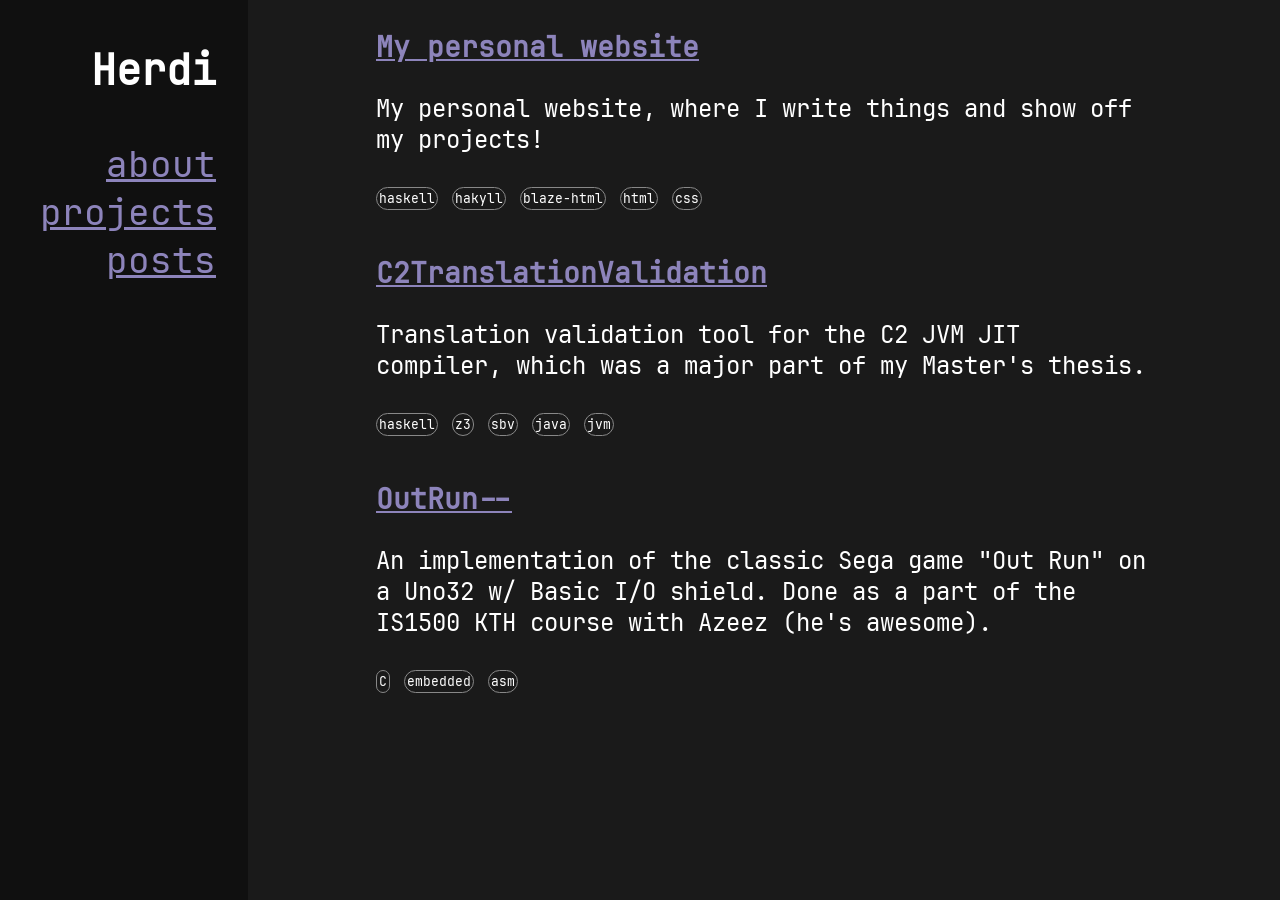
==== docs/projects.html @ 987f53b1 "UI changes and Hakyll usage UI: Increased font, changed hard-coded navbar dimensions to flexbox Haky" ====
<!DOCTYPE html>
<html>

<head>
  <meta http-equiv="content-type" content="text/html; charset=UTF-8">
  <title>projects</title>
  <link rel="icon" type="image/svg+xml" sizes="512x512" href="./images/favicon.svg">
  <link rel="stylesheet" type="text/css" href="./style.css">
</head>

<body>
  <nav class="sidebar">
    <ul>
      <li>
        <h3><b>Herdi</b></h3>
      </li>
      <li><a href="./">about</a></li>
      <li><a href="./projects.html">projects</a></li>
      <li><a href="./posts.html">posts</a></li>
    </ul>
  </nav>
  <article>
    <!DOCTYPE HTML>

<html>
    <article>
        <div class="projects-grid">
            <div>
                <h3>
                    <a href="https://github.com/Herdi2/my-site">
                        My personal website
                    </a>
                </h3>
                <p>
                    My personal website, where I write things and show off my projects!
                </p>
                <div>
                    <span class="project-tag">
                        haskell
                    </span>
                    <span class="project-tag">
                        hakyll
                    </span>
                    <span class="project-tag">
                        blaze-html
                    </span>
                    <span class="project-tag">
                        html
                    </span>
                    <span class="project-tag">
                        css
                    </span>
                </div>
            </div>
            <div>
                <h3>
                    <a href="https://github.com/Herdi2/C2TranslationValidation">
                        C2TranslationValidation
                    </a>
                </h3>
                <p>
                    Translation validation tool for the C2 JVM JIT compiler, which was a major part of my Master's thesis.
                </p>
                <div>
                    <span class="project-tag">
                        haskell
                    </span>
                    <span class="project-tag">
                        z3
                    </span>
                    <span class="project-tag">
                        sbv
                    </span>
                    <span class="project-tag">
                        java
                    </span>
                    <span class="project-tag">
                        jvm
                    </span>
                </div>
            </div>
            <div>
                <h3>
                    <a href="https://github.com/AzeezDa/is1500-projekt">
                        OutRun--
                    </a>
                </h3>
                <p>
                    An implementation of the classic Sega game &quot;Out Run&quot; on a Uno32 w/ Basic I/O shield. Done as a part of the IS1500 KTH course with Azeez (he's awesome).
                </p>
                <div>
                    <span class="project-tag">
                        C
                    </span>
                    <span class="project-tag">
                        embedded
                    </span>
                    <span class="project-tag">
                        asm
                    </span>
                </div>
            </div>
        </div>
    </article>
</html>

  </article>
</body>

</html>
---- docs/style.css ----
:root {
  --background-color: #1A1A1A;
  --navbar-color: #101010;
  --link-color: #8D84BB;
  --text-color: #FFFFFF;
  --tag-border: #888888;
  --navbar-font-sz: 36px;
  --article-font-sz: 24px;
}

@font-face {
  font-family: JetBrains-Mono;
  src: url(/fonts/JetBrainsMono-Regular.ttf)
}

* {
  box-sizing: border-box;
}

body {
  color: var(--text-color);
  font-family: JetBrains-Mono;
  display: flex;
  flex-direction: row;
  min-height: 100vh;
  margin: 0;
}

body>article {
  font-size: var(--article-font-sz);
  order: 2;
  flex: 5;
  background-color: var(--background-color);
  padding-left: 8rem;
  padding-right: 8rem;
}

body>.sidebar {
  font-size: var(--navbar-font-sz);
  order: 1;
  flex: 1;
  background-color: var(--navbar-color);
  text-align: right;
  padding-right: 2rem;
}

.sidebar ul {
  list-style: none outside none;
}


/* Links */
a {
  color: var(--link-color);
}

a:hover {
  color: var(--background-color);
  background-color: var(--link-color);
}

.projects-grid {
  display: grid;
  grid-gap: 1rem;
}

.project-tag {
  display: inline-block;
  border-radius: 30px;
  padding: 2px;
  border: 1px solid var(--tag-border);
  font-size: 13px;
  white-space: nowrap;
}

.button-grid {
  display: flex;
  grid-gap: 2rem;
  width: max-content;
  grid-template-columns: 1fr;
}
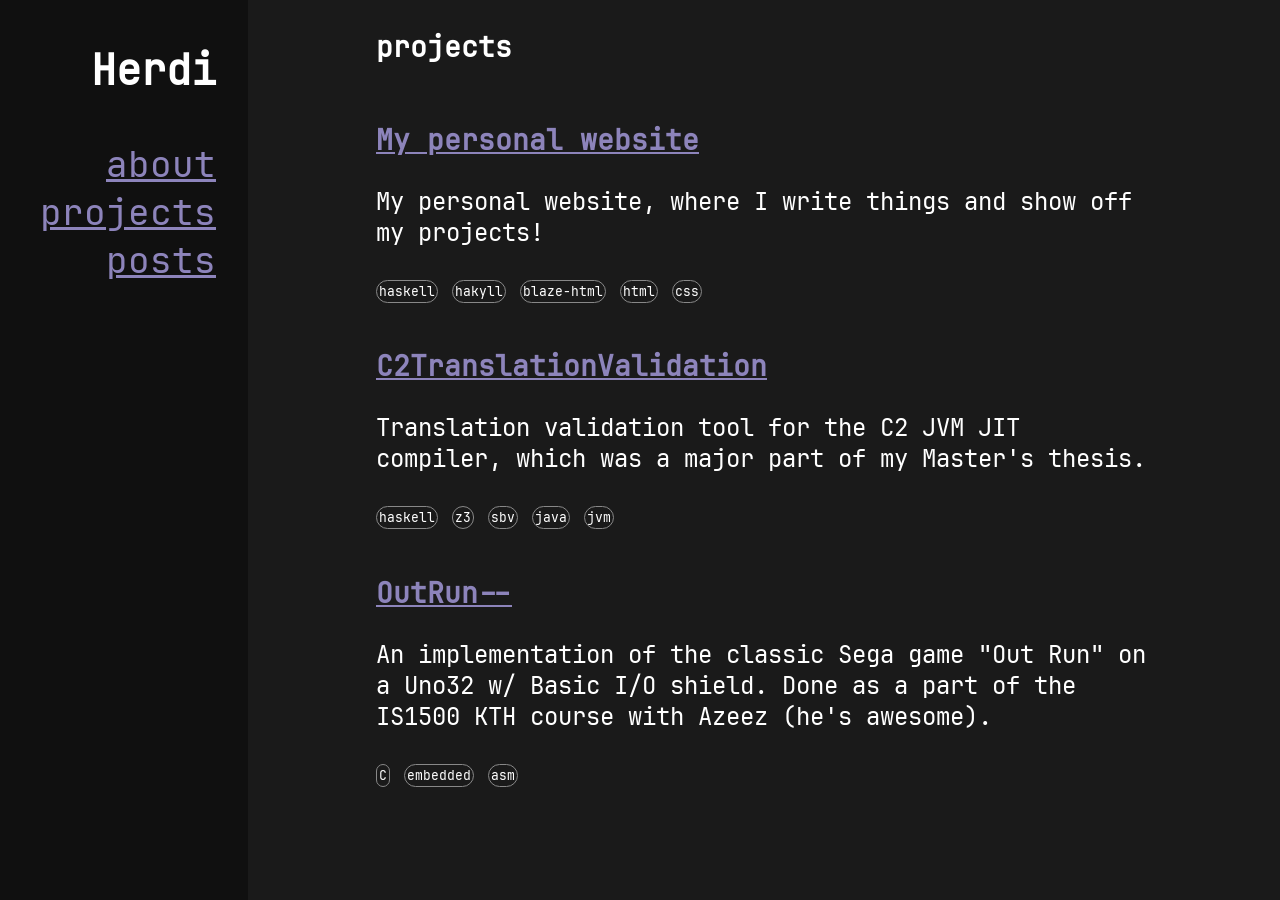
==== commit be4f856f: "Code rendering and LaTeX Added support for rendering LaTeX equations and nicer rendering of code blo" ====
--- a/docs/projects.html
+++ b/docs/projects.html
@@ -5,7 +5,9 @@
   <meta http-equiv="content-type" content="text/html; charset=UTF-8">
   <title>projects</title>
   <link rel="icon" type="image/svg+xml" sizes="512x512" href="./images/favicon.svg">
-  <link rel="stylesheet" type="text/css" href="./style.css">
+  <link rel="stylesheet" type="text/css" href="./css/style.css">
+  
+
 </head>
 
 <body>
@@ -24,6 +26,9 @@
 
 <html>
     <article>
+        <h1>
+            projects
+        </h1>
         <div class="projects-grid">
             <div>
                 <h3>
--- a/docs/css/style.css
+++ b/docs/css/style.css
@@ -0,0 +1 @@
+:root{--background-color:#1A1A1A;--navbar-color:#101010;--link-color:#8D84BB;--text-color:#FFFFFF;--tag-border:#888888;--navbar-font-sz:36px;--article-font-sz:24px}@font-face{font-family:JetBrains-Mono;src:url(/fonts/JetBrainsMono-Regular.ttf)}*{box-sizing:border-box}body{color:var(--text-color);font-family:JetBrains-Mono;display:flex;flex-direction:row;min-height:100vh;margin:0}body>article{font-size:var(--article-font-sz);order:2;flex:5;background-color:var(--background-color);padding-left:8rem;padding-right:8rem}body>.sidebar{font-size:var(--navbar-font-sz);order:1;flex:1;background-color:var(--navbar-color);text-align:right;padding-right:2rem}.sidebar ul{list-style:none outside none}a{color:var(--link-color)}a:hover{color:var(--background-color);background-color:var(--link-color)}.projects-grid{display:grid;grid-gap:1rem}.project-tag{display:inline-block;border-radius:30px;padding:2px;border:1px solid var(--tag-border);font-size:13px;white-space:nowrap}.button-grid{display:flex;grid-gap:2rem;width:max-content;grid-template-columns:1fr}
